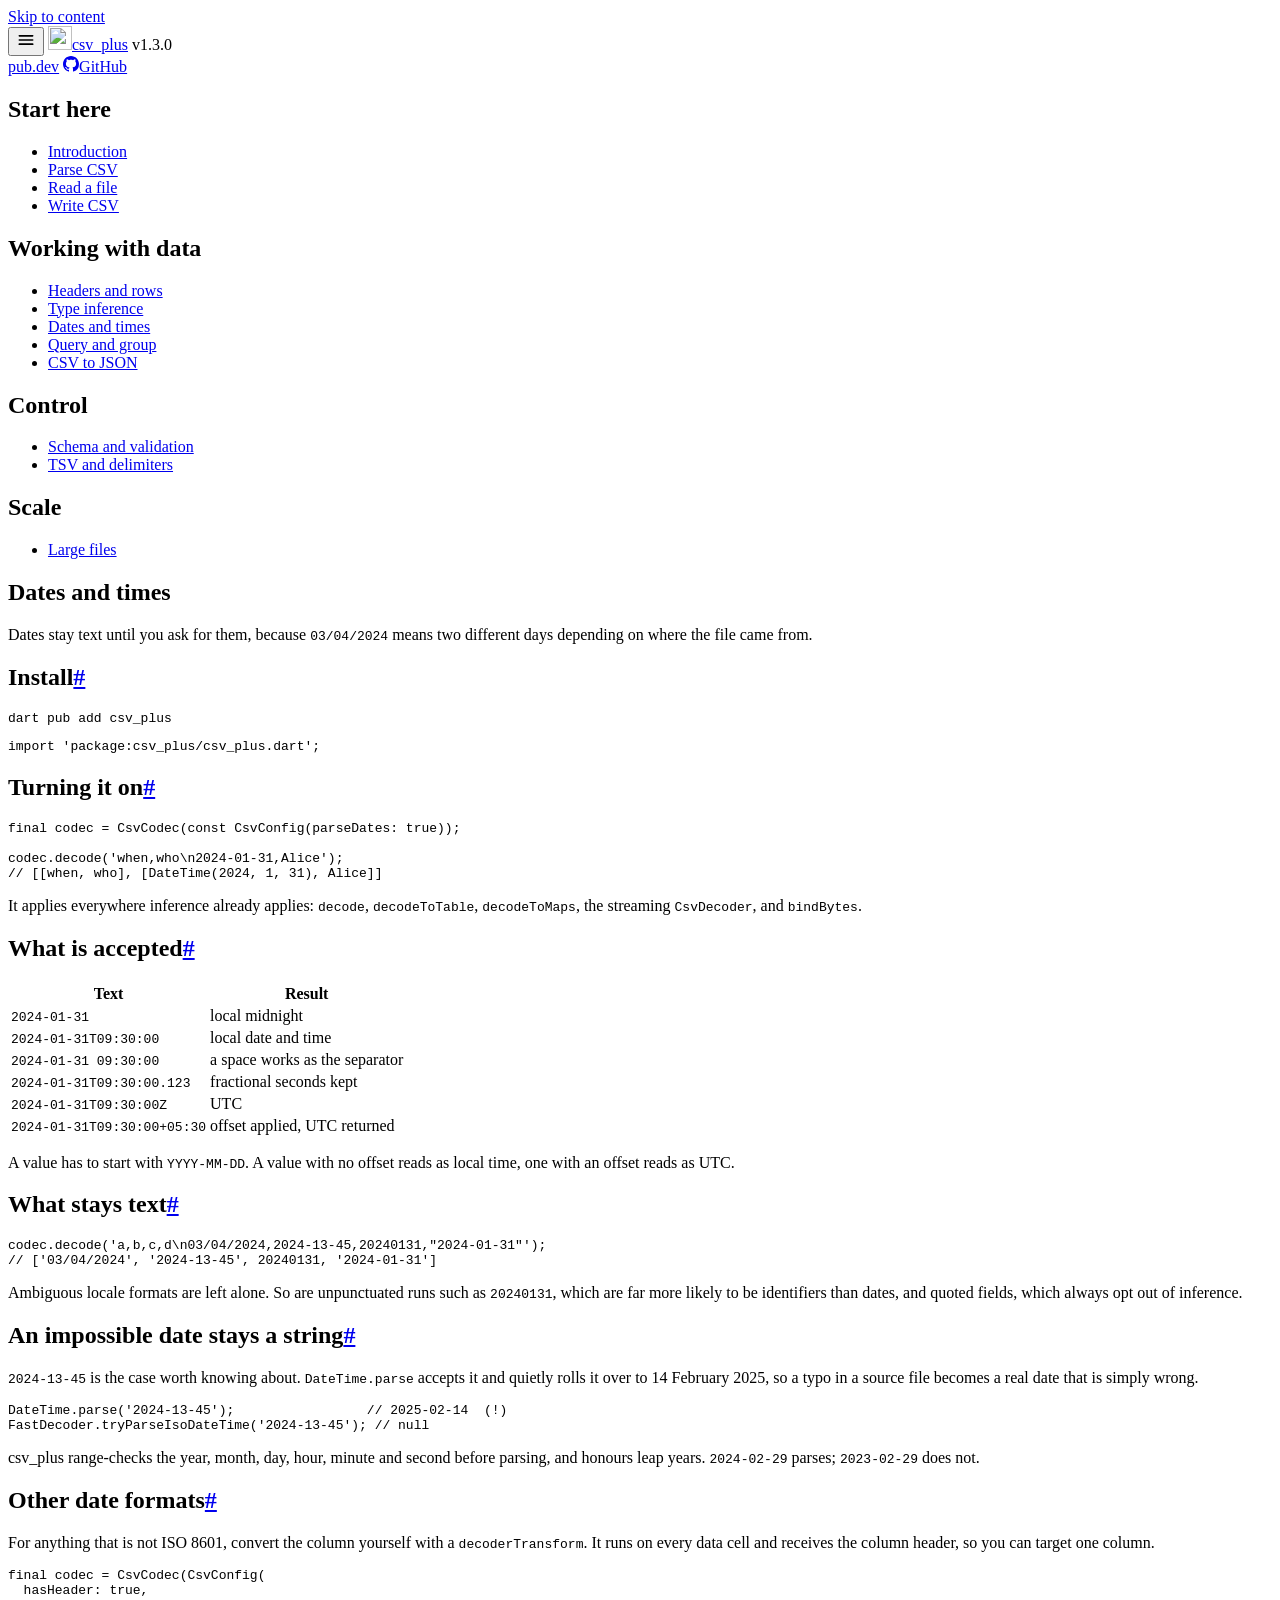
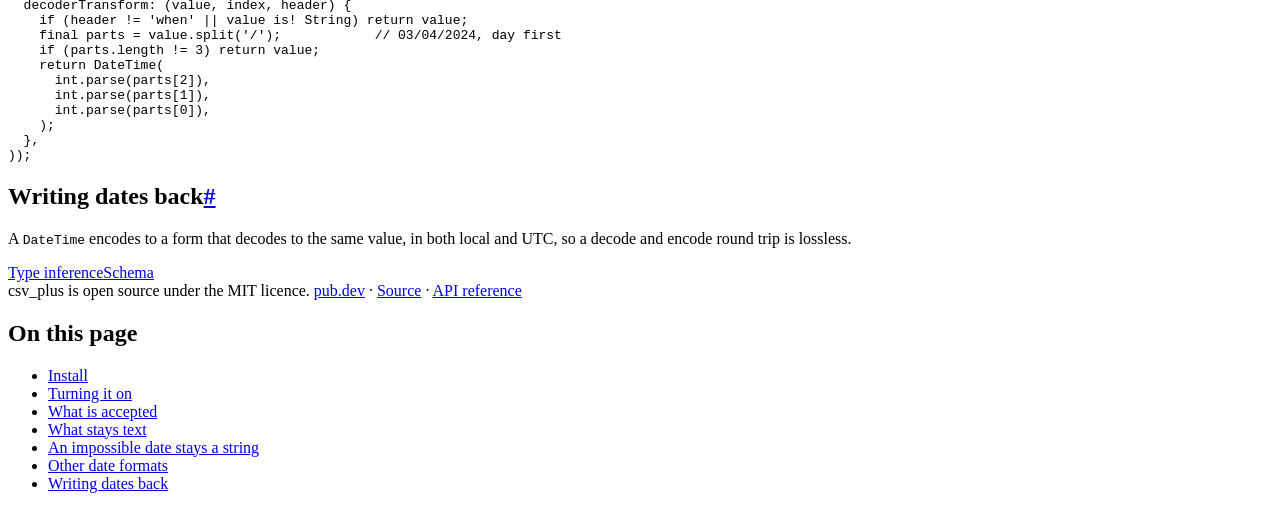
==== site/csv-dates.html @ a63a80a6 "feat: opt-in ISO-8601 date and date-time inference CsvConfig(parseDates: true) turns a field in ISO-" ====
<!doctype html>
<html lang="en">
<head>
<meta charset="utf-8">
<meta name="viewport" content="width=device-width,initial-scale=1">
<title>How to Parse Dates from a CSV File in Dart</title>
<meta name="description" content="Turn ISO 8601 date and date-time columns into real DateTime values while decoding CSV in Dart, with range checks that keep an impossible date as text.">
<link rel="canonical" href="https://csv-plus.web.app/csv-dates">
<meta property="og:type" content="article">
<meta property="og:title" content="How to Parse Dates from a CSV File in Dart">
<meta property="og:description" content="Turn ISO 8601 date and date-time columns into real DateTime values while decoding CSV in Dart, with range checks that keep an impossible date as text.">
<meta property="og:url" content="https://csv-plus.web.app/csv-dates">
<meta name="twitter:card" content="summary">
<link rel="icon" href="/logo.svg" type="image/svg+xml">
<link rel="stylesheet" href="/style.5313a1aed0.css">
<script type="application/ld+json">{"@context": "https://schema.org", "@type": "TechArticle", "headline": "Dates and times", "description": "Turn ISO 8601 date and date-time columns into real DateTime values while decoding CSV in Dart, with range checks that keep an impossible date as text.", "url": "https://csv-plus.web.app/csv-dates", "author": {"@type": "Person", "name": "Nurullah Al Masum"}, "about": {"@type": "SoftwareSourceCode", "name": "csv_plus", "programmingLanguage": "Dart", "codeRepository": "https://github.com/almasumdev/csv_plus"}}</script>
<script type="application/ld+json">{"@context": "https://schema.org", "@type": "FAQPage", "mainEntity": [{"@type": "Question", "name": "How do I parse a date column from a CSV file in Dart?", "acceptedAnswer": {"@type": "Answer", "text": "Decode with CsvConfig(parseDates: true). Any field in ISO 8601 form, such as 2024-01-31 or 2024-01-31T09:30:00Z, comes back as a DateTime."}}, {"@type": "Question", "name": "Why is my CSV date still a string?", "acceptedAnswer": {"@type": "Answer", "text": "Date inference is off by default, and only ISO 8601 values are converted. A format such as 03/04/2024 is ambiguous, so it stays text; convert it with a decoderTransform."}}, {"@type": "Question", "name": "Does csv_plus handle time zones in CSV dates?", "acceptedAnswer": {"@type": "Answer", "text": "Yes. A value with a Z or a numeric offset such as +05:30 is normalised to UTC; a value with no offset is read as local time."}}]}</script>
</head>
<body>
<a class="skip" href="#content">Skip to content</a>

<header class="topbar">
  <button class="menu" type="button" aria-label="Open navigation" aria-expanded="false" aria-controls="sidebar"><svg viewBox="0 0 24 24" aria-hidden="true" width="20" height="20" fill="none" stroke="currentColor" stroke-width="2" stroke-linecap="round"><path d="M4 7h16M4 12h16M4 17h16"/></svg></button>
  <a class="brand" href="/"><img src="/logo.svg" alt="" width="24" height="24">csv_plus</a>
  <span class="ver">v1.3.0</span>
  <div class="grow"></div>
  <a class="ext" href="https://pub.dev/packages/csv_plus"><span>pub.dev</span></a>
  <a class="ext" href="https://github.com/almasumdev/csv_plus" aria-label="Source on GitHub"><svg viewBox="0 0 16 16" aria-hidden="true" width="16" height="16" fill="currentColor"><path d="M8 0C3.58 0 0 3.58 0 8c0 3.54 2.29 6.53 5.47 7.59.4.07.55-.17.55-.38 0-.19-.01-.82-.01-1.49-2.01.37-2.53-.49-2.69-.94-.09-.23-.48-.94-.82-1.13-.28-.15-.68-.52-.01-.53.63-.01 1.08.58 1.23.82.72 1.21 1.87.87 2.33.66.07-.52.28-.87.51-1.07-1.78-.2-3.64-.89-3.64-3.95 0-.87.31-1.59.82-2.15-.08-.2-.36-1.02.08-2.12 0 0 .67-.21 2.2.82.64-.18 1.32-.27 2-.27s1.36.09 2 .27c1.53-1.04 2.2-.82 2.2-.82.44 1.1.16 1.92.08 2.12.51.56.82 1.27.82 2.15 0 3.07-1.87 3.75-3.65 3.95.29.25.54.73.54 1.48 0 1.07-.01 1.93-.01 2.2 0 .21.15.46.55.38A8.01 8.01 0 0 0 16 8c0-4.42-3.58-8-8-8Z"/></svg><span>GitHub</span></a>
</header>

<div class="scrim" aria-hidden="true"></div>

<div class="shell">
  <nav class="sidebar" id="sidebar" aria-label="Documentation"><h2>Start here</h2><ul><li><a href="/">Introduction</a></li><li><a href="/parse-csv">Parse CSV</a></li><li><a href="/read-csv-file">Read a file</a></li><li><a href="/write-csv">Write CSV</a></li></ul><h2>Working with data</h2><ul><li><a href="/csv-headers">Headers and rows</a></li><li><a href="/type-inference">Type inference</a></li><li><a href="/csv-dates" aria-current="page">Dates and times</a></li><li><a href="/query-csv">Query and group</a></li><li><a href="/csv-to-json">CSV to JSON</a></li></ul><h2>Control</h2><ul><li><a href="/csv-schema">Schema and validation</a></li><li><a href="/tsv-and-delimiters">TSV and delimiters</a></li></ul><h2>Scale</h2><ul><li><a href="/large-csv-files">Large files</a></li></ul></nav>

  <main class="content" id="content">
    <article>
      <h1>Dates and times</h1>
      <p class="lede">Dates stay text until you ask for them, because <code>03/04/2024</code> means two different days depending on where the file came from.</p>
      <h2 id="install">Install<a class="anchor" href="#install" aria-label="Link to this section">#</a></h2>
<div class="codeblock"><pre><code>dart pub add csv_plus</code></pre></div>
<div class="codeblock"><pre><code>import 'package:csv_plus/csv_plus.dart';</code></pre></div>
<h2 id="turning-it-on">Turning it on<a class="anchor" href="#turning-it-on" aria-label="Link to this section">#</a></h2>
<div class="codeblock"><pre><code>final codec = CsvCodec(const CsvConfig(parseDates: true));

codec.decode('when,who\n2024-01-31,Alice');
// [[when, who], [DateTime(2024, 1, 31), Alice]]</code></pre></div>
<p>It applies everywhere inference already applies: <code>decode</code>, <code>decodeToTable</code>, <code>decodeToMaps</code>, the streaming <code>CsvDecoder</code>, and <code>bindBytes</code>.</p>

<h2 id="what-is-accepted">What is accepted<a class="anchor" href="#what-is-accepted" aria-label="Link to this section">#</a></h2>
<div class="table-wrap"><div class="tablewrap"><table>
<thead><tr><th>Text</th><th>Result</th></tr></thead>
<tbody>
<tr><td><code>2024-01-31</code></td><td>local midnight</td></tr>
<tr><td><code>2024-01-31T09:30:00</code></td><td>local date and time</td></tr>
<tr><td><code>2024-01-31 09:30:00</code></td><td>a space works as the separator</td></tr>
<tr><td><code>2024-01-31T09:30:00.123</code></td><td>fractional seconds kept</td></tr>
<tr><td><code>2024-01-31T09:30:00Z</code></td><td>UTC</td></tr>
<tr><td><code>2024-01-31T09:30:00+05:30</code></td><td>offset applied, UTC returned</td></tr>
</tbody></table></div></div>
<p>A value has to start with <code>YYYY-MM-DD</code>. A value with no offset reads as local time, one with an offset reads as UTC.</p>

<h2 id="what-stays-text">What stays text<a class="anchor" href="#what-stays-text" aria-label="Link to this section">#</a></h2>
<div class="codeblock"><pre><code>codec.decode('a,b,c,d\n03/04/2024,2024-13-45,20240131,"2024-01-31"');
// ['03/04/2024', '2024-13-45', 20240131, '2024-01-31']</code></pre></div>
<p>Ambiguous locale formats are left alone. So are unpunctuated runs such as <code>20240131</code>, which are far more likely to be identifiers than dates, and quoted fields, which always opt out of inference.</p>

<h2 id="an-impossible-date-stays-a-string">An impossible date stays a string<a class="anchor" href="#an-impossible-date-stays-a-string" aria-label="Link to this section">#</a></h2>
<p><code>2024-13-45</code> is the case worth knowing about. <code>DateTime.parse</code> accepts it and quietly rolls it over to 14 February 2025, so a typo in a source file becomes a real date that is simply wrong.</p>
<div class="codeblock"><pre><code>DateTime.parse('2024-13-45');                 // 2025-02-14  (!)
FastDecoder.tryParseIsoDateTime('2024-13-45'); // null</code></pre></div>
<p>csv_plus range-checks the year, month, day, hour, minute and second before parsing, and honours leap years. <code>2024-02-29</code> parses; <code>2023-02-29</code> does not.</p>

<h2 id="other-date-formats">Other date formats<a class="anchor" href="#other-date-formats" aria-label="Link to this section">#</a></h2>
<p>For anything that is not ISO 8601, convert the column yourself with a <code>decoderTransform</code>. It runs on every data cell and receives the column header, so you can target one column.</p>
<div class="codeblock"><pre><code>final codec = CsvCodec(CsvConfig(
  hasHeader: true,
  decoderTransform: (value, index, header) {
    if (header != 'when' || value is! String) return value;
    final parts = value.split('/');            // 03/04/2024, day first
    if (parts.length != 3) return value;
    return DateTime(
      int.parse(parts[2]),
      int.parse(parts[1]),
      int.parse(parts[0]),
    );
  },
));</code></pre></div>
<h2 id="writing-dates-back">Writing dates back<a class="anchor" href="#writing-dates-back" aria-label="Link to this section">#</a></h2>
<p>A <code>DateTime</code> encodes to a form that decodes to the same value, in both local and UTC, so a decode and encode round trip is lossless.</p>
<nav class="next" aria-label="Related guides"><a href="/type-inference">Type inference</a><a href="/csv-schema">Schema</a></nav>
      <footer class="pagefoot">
        csv_plus is open source under the MIT licence.
        <a href="https://pub.dev/packages/csv_plus">pub.dev</a> &middot;
        <a href="https://github.com/almasumdev/csv_plus">Source</a> &middot;
        <a href="https://pub.dev/documentation/csv_plus/latest/">API reference</a>
      </footer>
    </article>
  </main>

  <aside class="toc"><nav aria-labelledby="toc-h"><h2 id="toc-h">On this page</h2><ul><li><a href="#install">Install</a></li><li><a href="#turning-it-on">Turning it on</a></li><li><a href="#what-is-accepted">What is accepted</a></li><li><a href="#what-stays-text">What stays text</a></li><li><a href="#an-impossible-date-stays-a-string">An impossible date stays a string</a></li><li><a href="#other-date-formats">Other date formats</a></li><li><a href="#writing-dates-back">Writing dates back</a></li></ul></nav></aside>
</div>

<script src="/docs.029eb910a1.js" defer></script>
</body>
</html>
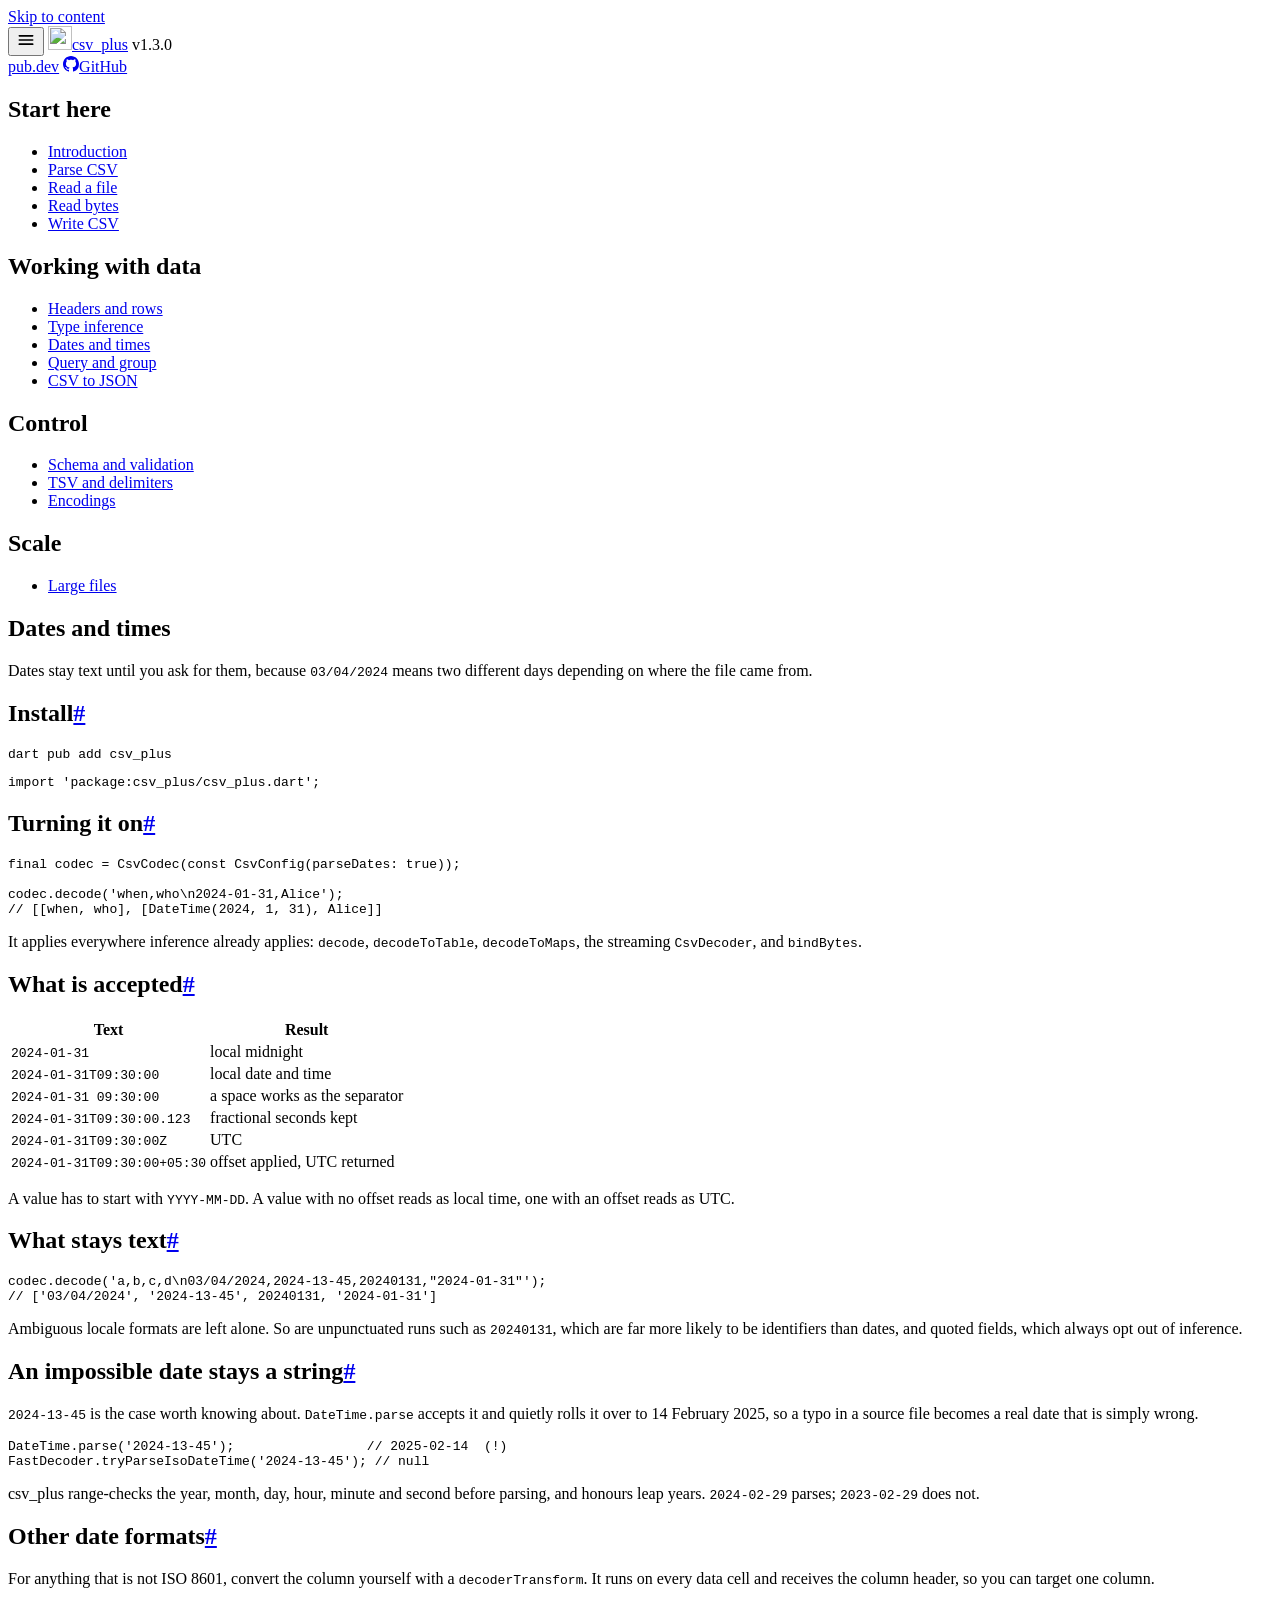
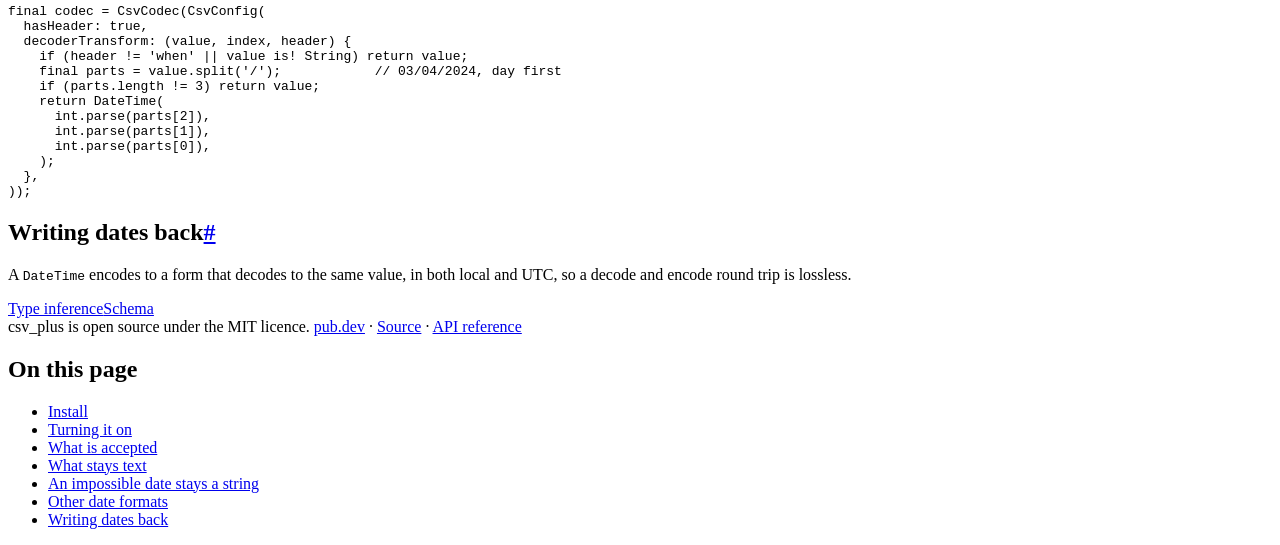
==== commit fd3261d5: "feat: decode and encode CSV as bytes, and read non UTF-8 files A file picker, a bundled asset and an" ====
--- a/site/csv-dates.html
+++ b/site/csv-dates.html
@@ -31,7 +31,7 @@
 <div class="scrim" aria-hidden="true"></div>
 
 <div class="shell">
-  <nav class="sidebar" id="sidebar" aria-label="Documentation"><h2>Start here</h2><ul><li><a href="/">Introduction</a></li><li><a href="/parse-csv">Parse CSV</a></li><li><a href="/read-csv-file">Read a file</a></li><li><a href="/write-csv">Write CSV</a></li></ul><h2>Working with data</h2><ul><li><a href="/csv-headers">Headers and rows</a></li><li><a href="/type-inference">Type inference</a></li><li><a href="/csv-dates" aria-current="page">Dates and times</a></li><li><a href="/query-csv">Query and group</a></li><li><a href="/csv-to-json">CSV to JSON</a></li></ul><h2>Control</h2><ul><li><a href="/csv-schema">Schema and validation</a></li><li><a href="/tsv-and-delimiters">TSV and delimiters</a></li></ul><h2>Scale</h2><ul><li><a href="/large-csv-files">Large files</a></li></ul></nav>
+  <nav class="sidebar" id="sidebar" aria-label="Documentation"><h2>Start here</h2><ul><li><a href="/">Introduction</a></li><li><a href="/parse-csv">Parse CSV</a></li><li><a href="/read-csv-file">Read a file</a></li><li><a href="/csv-bytes">Read bytes</a></li><li><a href="/write-csv">Write CSV</a></li></ul><h2>Working with data</h2><ul><li><a href="/csv-headers">Headers and rows</a></li><li><a href="/type-inference">Type inference</a></li><li><a href="/csv-dates" aria-current="page">Dates and times</a></li><li><a href="/query-csv">Query and group</a></li><li><a href="/csv-to-json">CSV to JSON</a></li></ul><h2>Control</h2><ul><li><a href="/csv-schema">Schema and validation</a></li><li><a href="/tsv-and-delimiters">TSV and delimiters</a></li><li><a href="/csv-encoding">Encodings</a></li></ul><h2>Scale</h2><ul><li><a href="/large-csv-files">Large files</a></li></ul></nav>
 
   <main class="content" id="content">
     <article>
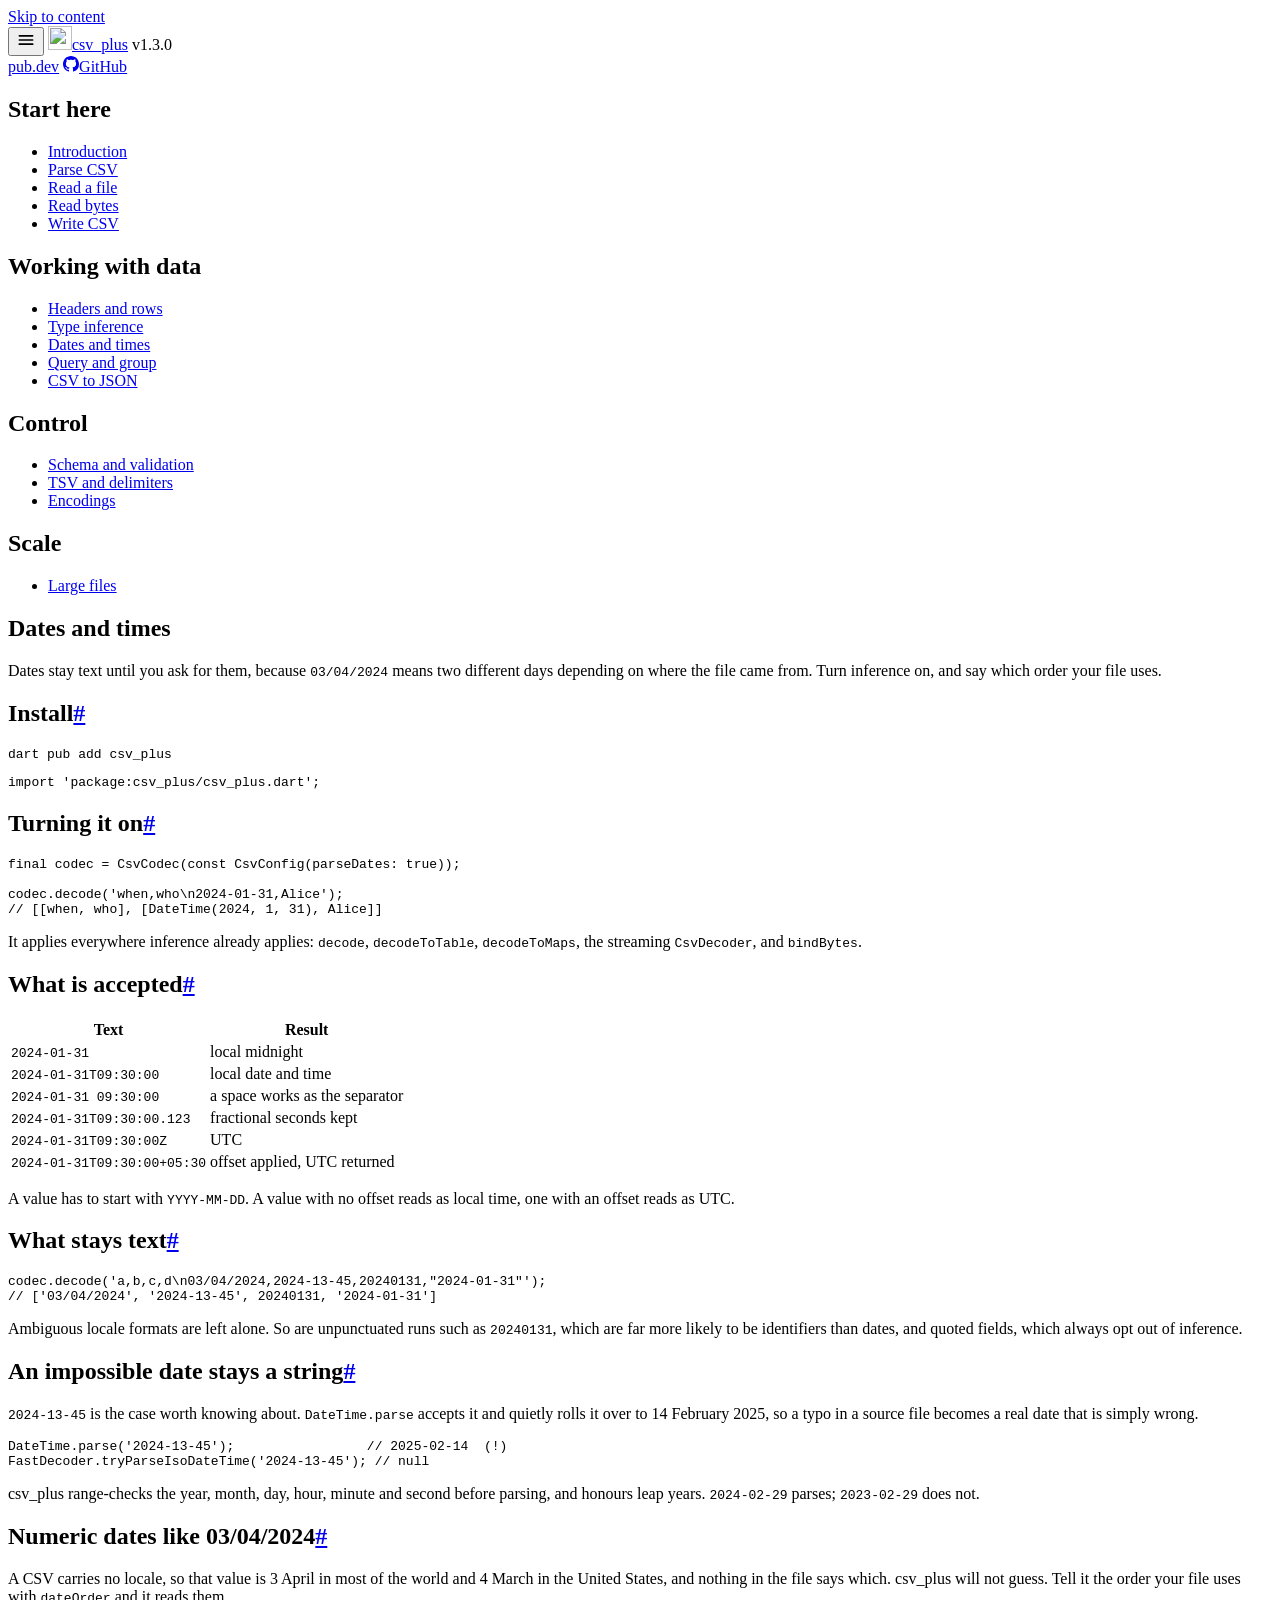
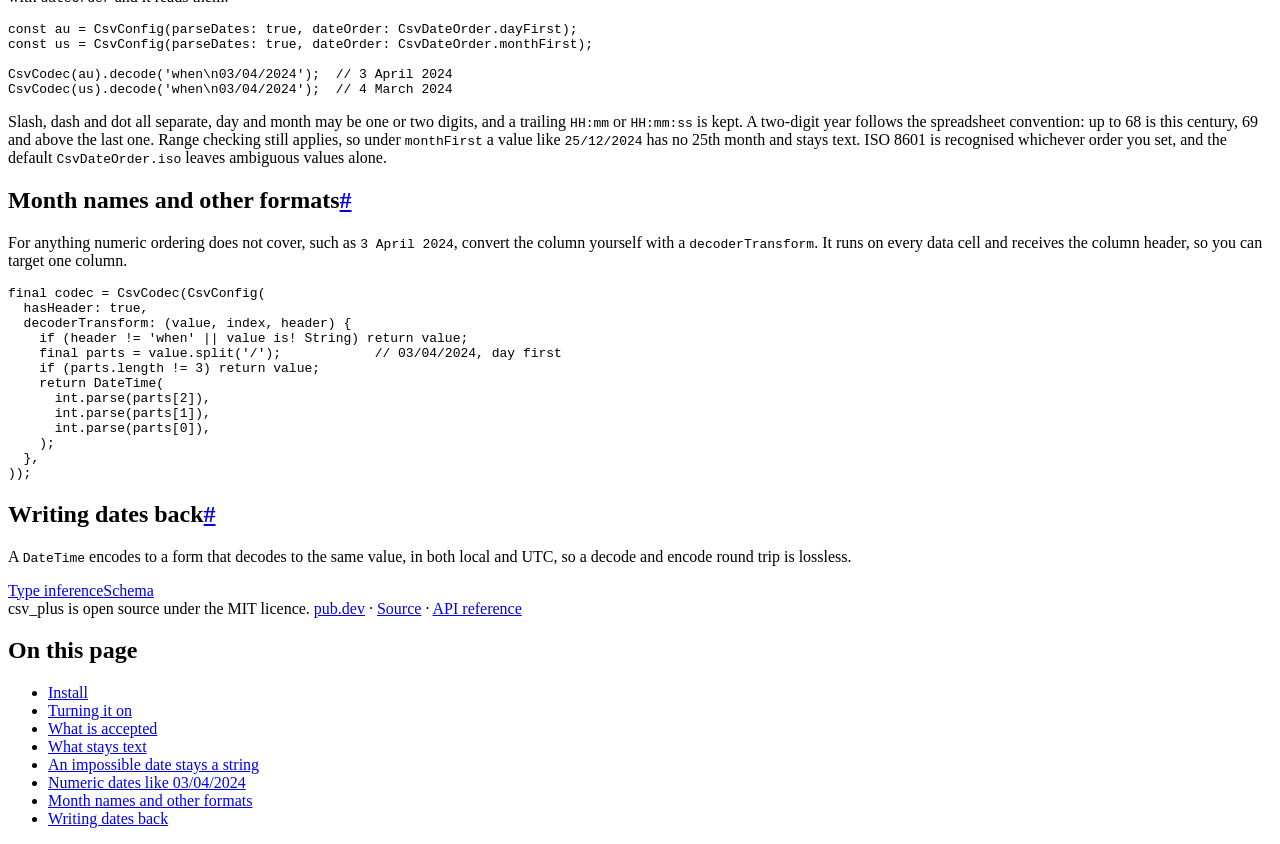
==== commit 88c0aa30: "docs: cover dateOrder on the docs site The dates page said only ISO values are converted and pointed" ====
--- a/site/csv-dates.html
+++ b/site/csv-dates.html
@@ -14,7 +14,7 @@
 <link rel="icon" href="/logo.svg" type="image/svg+xml">
 <link rel="stylesheet" href="/style.5313a1aed0.css">
 <script type="application/ld+json">{"@context": "https://schema.org", "@type": "TechArticle", "headline": "Dates and times", "description": "Turn ISO 8601 date and date-time columns into real DateTime values while decoding CSV in Dart, with range checks that keep an impossible date as text.", "url": "https://csv-plus.web.app/csv-dates", "author": {"@type": "Person", "name": "Nurullah Al Masum"}, "about": {"@type": "SoftwareSourceCode", "name": "csv_plus", "programmingLanguage": "Dart", "codeRepository": "https://github.com/almasumdev/csv_plus"}}</script>
-<script type="application/ld+json">{"@context": "https://schema.org", "@type": "FAQPage", "mainEntity": [{"@type": "Question", "name": "How do I parse a date column from a CSV file in Dart?", "acceptedAnswer": {"@type": "Answer", "text": "Decode with CsvConfig(parseDates: true). Any field in ISO 8601 form, such as 2024-01-31 or 2024-01-31T09:30:00Z, comes back as a DateTime."}}, {"@type": "Question", "name": "Why is my CSV date still a string?", "acceptedAnswer": {"@type": "Answer", "text": "Date inference is off by default, and only ISO 8601 values are converted. A format such as 03/04/2024 is ambiguous, so it stays text; convert it with a decoderTransform."}}, {"@type": "Question", "name": "Does csv_plus handle time zones in CSV dates?", "acceptedAnswer": {"@type": "Answer", "text": "Yes. A value with a Z or a numeric offset such as +05:30 is normalised to UTC; a value with no offset is read as local time."}}]}</script>
+<script type="application/ld+json">{"@context": "https://schema.org", "@type": "FAQPage", "mainEntity": [{"@type": "Question", "name": "How do I parse a date column from a CSV file in Dart?", "acceptedAnswer": {"@type": "Answer", "text": "Decode with CsvConfig(parseDates: true). Any field in ISO 8601 form, such as 2024-01-31 or 2024-01-31T09:30:00Z, comes back as a DateTime."}}, {"@type": "Question", "name": "Why is my CSV date still a string?", "acceptedAnswer": {"@type": "Answer", "text": "Date inference is off by default, so turn on parseDates. A numeric format such as 03/04/2024 is ambiguous and also needs dateOrder, set to CsvDateOrder.dayFirst or CsvDateOrder.monthFirst, because a CSV carries no locale to say which order it uses."}}, {"@type": "Question", "name": "How do I parse dd/mm/yyyy or mm/dd/yyyy dates from a CSV in Dart?", "acceptedAnswer": {"@type": "Answer", "text": "Set dateOrder alongside parseDates: CsvDateOrder.dayFirst reads 03/04/2024 as 3 April, CsvDateOrder.monthFirst reads it as 4 March. Slash, dash and dot separators and a trailing time are all handled."}}, {"@type": "Question", "name": "Does csv_plus handle time zones in CSV dates?", "acceptedAnswer": {"@type": "Answer", "text": "Yes. A value with a Z or a numeric offset such as +05:30 is normalised to UTC; a value with no offset is read as local time."}}]}</script>
 </head>
 <body>
 <a class="skip" href="#content">Skip to content</a>
@@ -36,7 +36,7 @@
   <main class="content" id="content">
     <article>
       <h1>Dates and times</h1>
-      <p class="lede">Dates stay text until you ask for them, because <code>03/04/2024</code> means two different days depending on where the file came from.</p>
+      <p class="lede">Dates stay text until you ask for them, because <code>03/04/2024</code> means two different days depending on where the file came from. Turn inference on, and say which order your file uses.</p>
       <h2 id="install">Install<a class="anchor" href="#install" aria-label="Link to this section">#</a></h2>
 <div class="codeblock"><pre><code>dart pub add csv_plus</code></pre></div>
 <div class="codeblock"><pre><code>import 'package:csv_plus/csv_plus.dart';</code></pre></div>
@@ -71,8 +71,17 @@
 FastDecoder.tryParseIsoDateTime('2024-13-45'); // null</code></pre></div>
 <p>csv_plus range-checks the year, month, day, hour, minute and second before parsing, and honours leap years. <code>2024-02-29</code> parses; <code>2023-02-29</code> does not.</p>
 
-<h2 id="other-date-formats">Other date formats<a class="anchor" href="#other-date-formats" aria-label="Link to this section">#</a></h2>
-<p>For anything that is not ISO 8601, convert the column yourself with a <code>decoderTransform</code>. It runs on every data cell and receives the column header, so you can target one column.</p>
+<h2 id="numeric-dates-like-03042024">Numeric dates like 03/04/2024<a class="anchor" href="#numeric-dates-like-03042024" aria-label="Link to this section">#</a></h2>
+<p>A CSV carries no locale, so that value is 3 April in most of the world and 4 March in the United States, and nothing in the file says which. csv_plus will not guess. Tell it the order your file uses with <code>dateOrder</code> and it reads them.</p>
+<div class="codeblock"><pre><code>const au = CsvConfig(parseDates: true, dateOrder: CsvDateOrder.dayFirst);
+const us = CsvConfig(parseDates: true, dateOrder: CsvDateOrder.monthFirst);
+
+CsvCodec(au).decode('when\n03/04/2024');  // 3 April 2024
+CsvCodec(us).decode('when\n03/04/2024');  // 4 March 2024</code></pre></div>
+<p>Slash, dash and dot all separate, day and month may be one or two digits, and a trailing <code>HH:mm</code> or <code>HH:mm:ss</code> is kept. A two-digit year follows the spreadsheet convention: up to 68 is this century, 69 and above the last one. Range checking still applies, so under <code>monthFirst</code> a value like <code>25/12/2024</code> has no 25th month and stays text. ISO 8601 is recognised whichever order you set, and the default <code>CsvDateOrder.iso</code> leaves ambiguous values alone.</p>
+
+<h2 id="month-names-and-other-formats">Month names and other formats<a class="anchor" href="#month-names-and-other-formats" aria-label="Link to this section">#</a></h2>
+<p>For anything numeric ordering does not cover, such as <code>3 April 2024</code>, convert the column yourself with a <code>decoderTransform</code>. It runs on every data cell and receives the column header, so you can target one column.</p>
 <div class="codeblock"><pre><code>final codec = CsvCodec(CsvConfig(
   hasHeader: true,
   decoderTransform: (value, index, header) {
@@ -98,7 +107,7 @@
     </article>
   </main>
 
-  <aside class="toc"><nav aria-labelledby="toc-h"><h2 id="toc-h">On this page</h2><ul><li><a href="#install">Install</a></li><li><a href="#turning-it-on">Turning it on</a></li><li><a href="#what-is-accepted">What is accepted</a></li><li><a href="#what-stays-text">What stays text</a></li><li><a href="#an-impossible-date-stays-a-string">An impossible date stays a string</a></li><li><a href="#other-date-formats">Other date formats</a></li><li><a href="#writing-dates-back">Writing dates back</a></li></ul></nav></aside>
+  <aside class="toc"><nav aria-labelledby="toc-h"><h2 id="toc-h">On this page</h2><ul><li><a href="#install">Install</a></li><li><a href="#turning-it-on">Turning it on</a></li><li><a href="#what-is-accepted">What is accepted</a></li><li><a href="#what-stays-text">What stays text</a></li><li><a href="#an-impossible-date-stays-a-string">An impossible date stays a string</a></li><li><a href="#numeric-dates-like-03042024">Numeric dates like 03/04/2024</a></li><li><a href="#month-names-and-other-formats">Month names and other formats</a></li><li><a href="#writing-dates-back">Writing dates back</a></li></ul></nav></aside>
 </div>
 
 <script src="/docs.029eb910a1.js" defer></script>
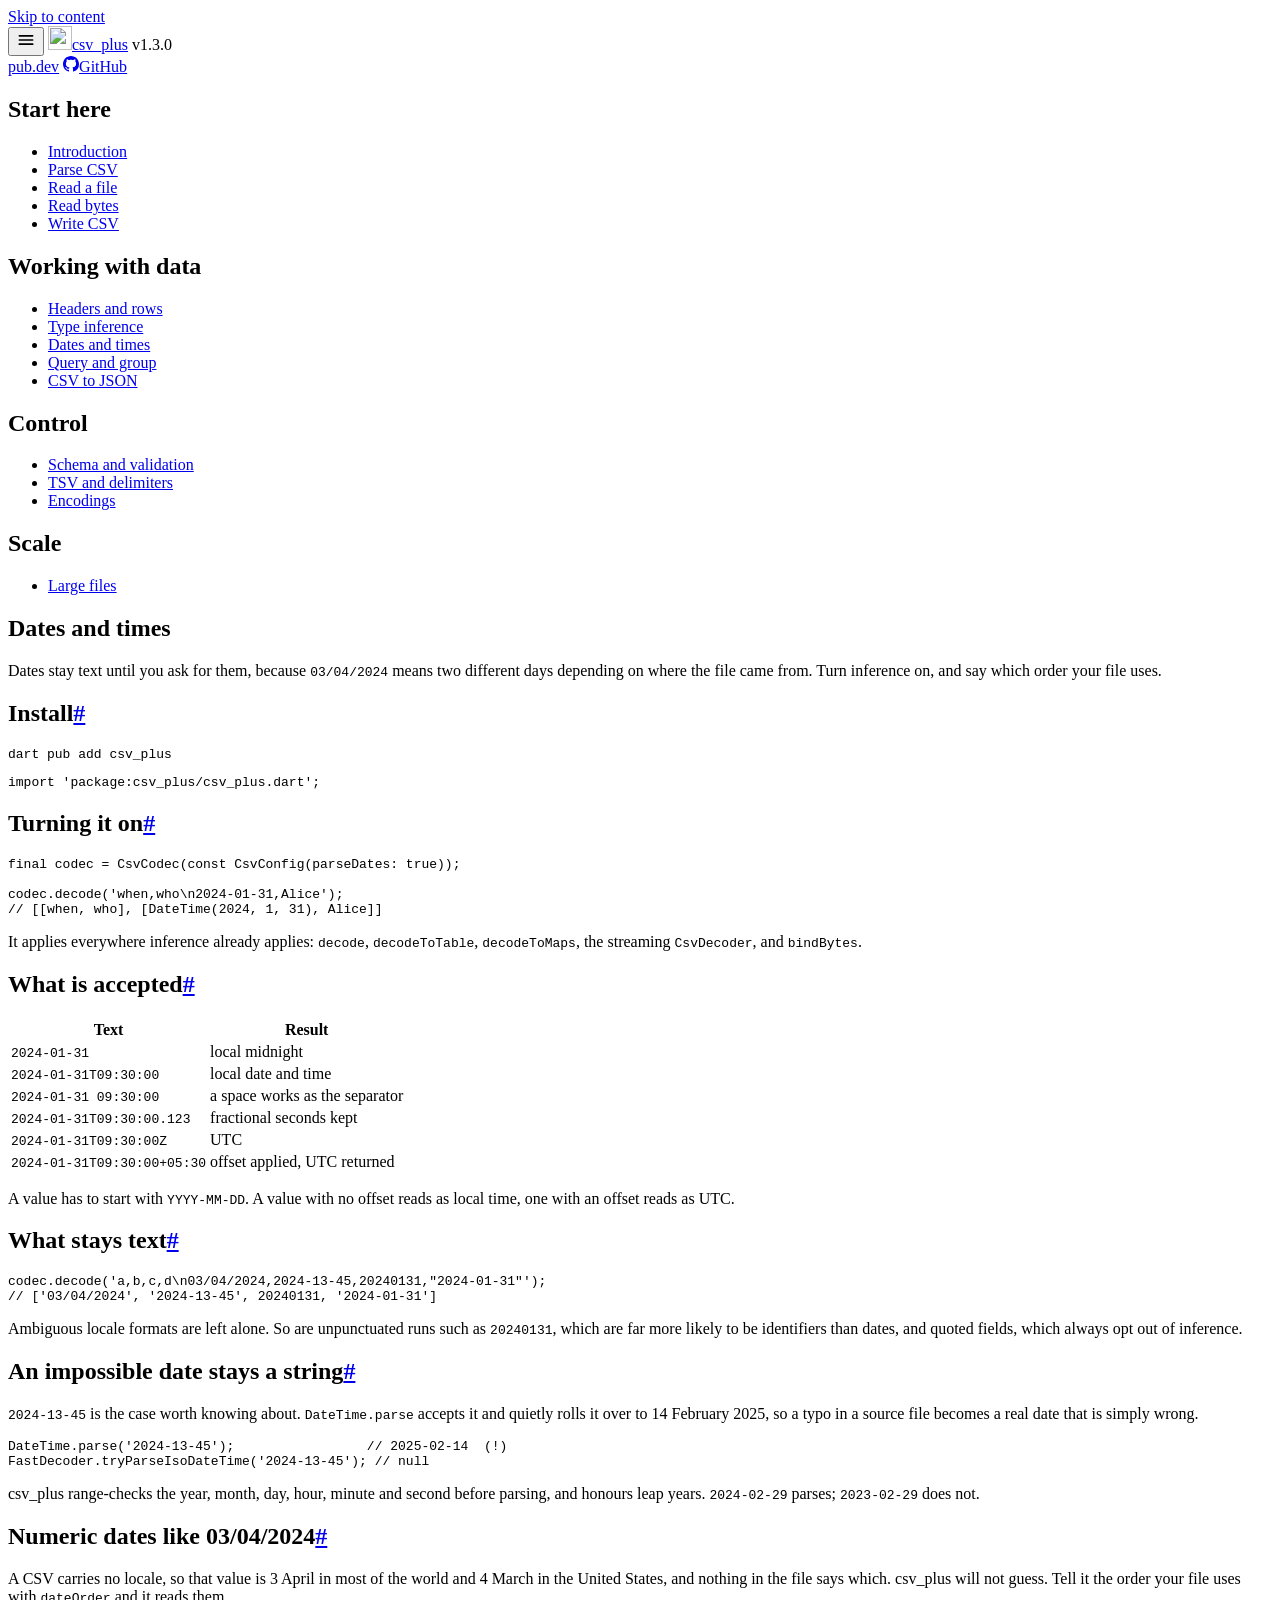
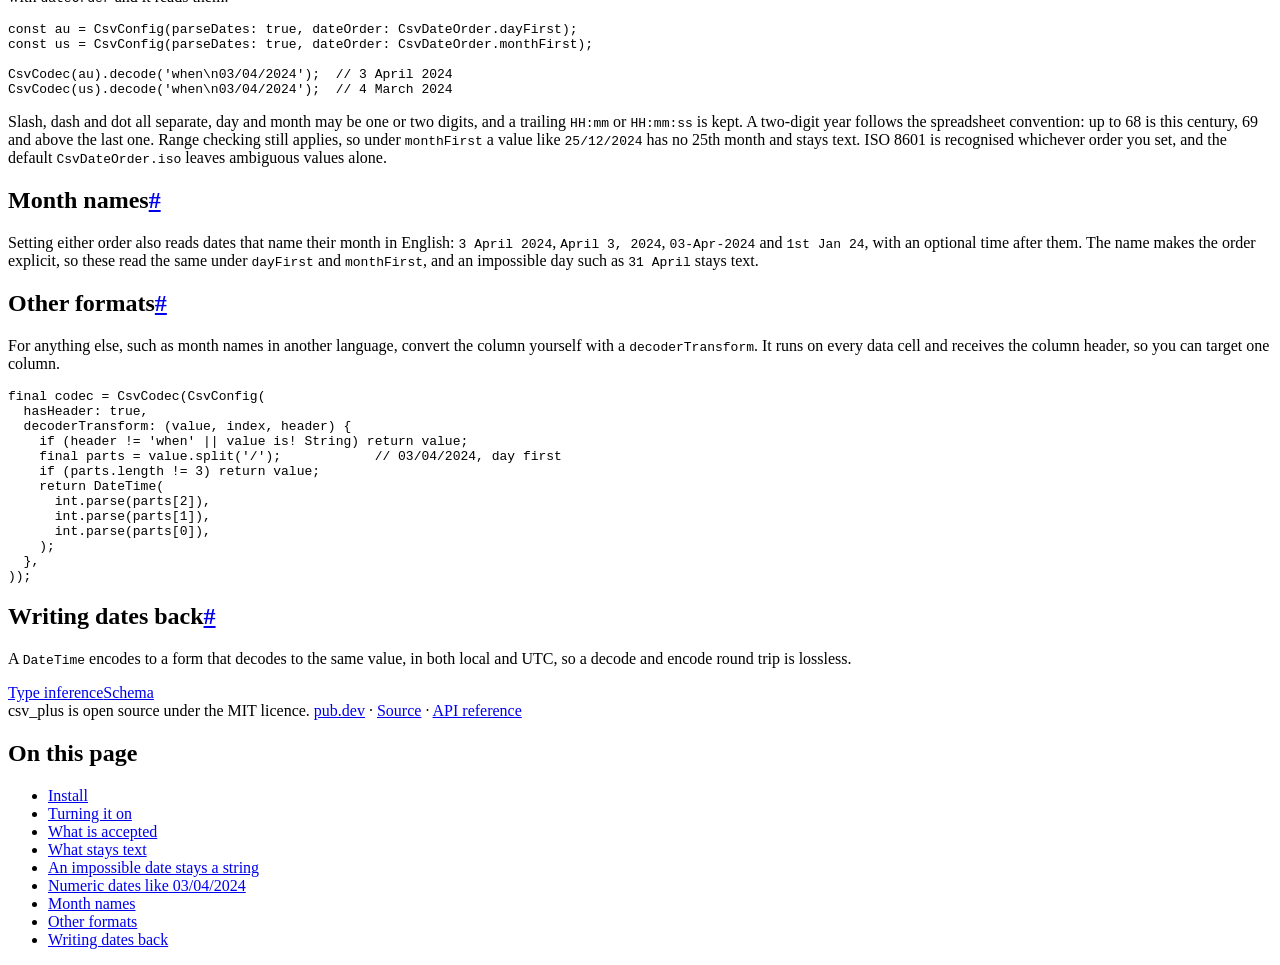
==== commit 4e7367ea: "feat: read dates that name their month in English With dateOrder set to dayFirst or monthFirst, csv_" ====
--- a/site/csv-dates.html
+++ b/site/csv-dates.html
@@ -80,8 +80,11 @@
 CsvCodec(us).decode('when\n03/04/2024');  // 4 March 2024</code></pre></div>
 <p>Slash, dash and dot all separate, day and month may be one or two digits, and a trailing <code>HH:mm</code> or <code>HH:mm:ss</code> is kept. A two-digit year follows the spreadsheet convention: up to 68 is this century, 69 and above the last one. Range checking still applies, so under <code>monthFirst</code> a value like <code>25/12/2024</code> has no 25th month and stays text. ISO 8601 is recognised whichever order you set, and the default <code>CsvDateOrder.iso</code> leaves ambiguous values alone.</p>
 
-<h2 id="month-names-and-other-formats">Month names and other formats<a class="anchor" href="#month-names-and-other-formats" aria-label="Link to this section">#</a></h2>
-<p>For anything numeric ordering does not cover, such as <code>3 April 2024</code>, convert the column yourself with a <code>decoderTransform</code>. It runs on every data cell and receives the column header, so you can target one column.</p>
+<h2 id="month-names">Month names<a class="anchor" href="#month-names" aria-label="Link to this section">#</a></h2>
+<p>Setting either order also reads dates that name their month in English: <code>3 April 2024</code>, <code>April 3, 2024</code>, <code>03-Apr-2024</code> and <code>1st Jan 24</code>, with an optional time after them. The name makes the order explicit, so these read the same under <code>dayFirst</code> and <code>monthFirst</code>, and an impossible day such as <code>31 April</code> stays text.</p>
+
+<h2 id="other-formats">Other formats<a class="anchor" href="#other-formats" aria-label="Link to this section">#</a></h2>
+<p>For anything else, such as month names in another language, convert the column yourself with a <code>decoderTransform</code>. It runs on every data cell and receives the column header, so you can target one column.</p>
 <div class="codeblock"><pre><code>final codec = CsvCodec(CsvConfig(
   hasHeader: true,
   decoderTransform: (value, index, header) {
@@ -107,7 +110,7 @@
     </article>
   </main>
 
-  <aside class="toc"><nav aria-labelledby="toc-h"><h2 id="toc-h">On this page</h2><ul><li><a href="#install">Install</a></li><li><a href="#turning-it-on">Turning it on</a></li><li><a href="#what-is-accepted">What is accepted</a></li><li><a href="#what-stays-text">What stays text</a></li><li><a href="#an-impossible-date-stays-a-string">An impossible date stays a string</a></li><li><a href="#numeric-dates-like-03042024">Numeric dates like 03/04/2024</a></li><li><a href="#month-names-and-other-formats">Month names and other formats</a></li><li><a href="#writing-dates-back">Writing dates back</a></li></ul></nav></aside>
+  <aside class="toc"><nav aria-labelledby="toc-h"><h2 id="toc-h">On this page</h2><ul><li><a href="#install">Install</a></li><li><a href="#turning-it-on">Turning it on</a></li><li><a href="#what-is-accepted">What is accepted</a></li><li><a href="#what-stays-text">What stays text</a></li><li><a href="#an-impossible-date-stays-a-string">An impossible date stays a string</a></li><li><a href="#numeric-dates-like-03042024">Numeric dates like 03/04/2024</a></li><li><a href="#month-names">Month names</a></li><li><a href="#other-formats">Other formats</a></li><li><a href="#writing-dates-back">Writing dates back</a></li></ul></nav></aside>
 </div>
 
 <script src="/docs.029eb910a1.js" defer></script>
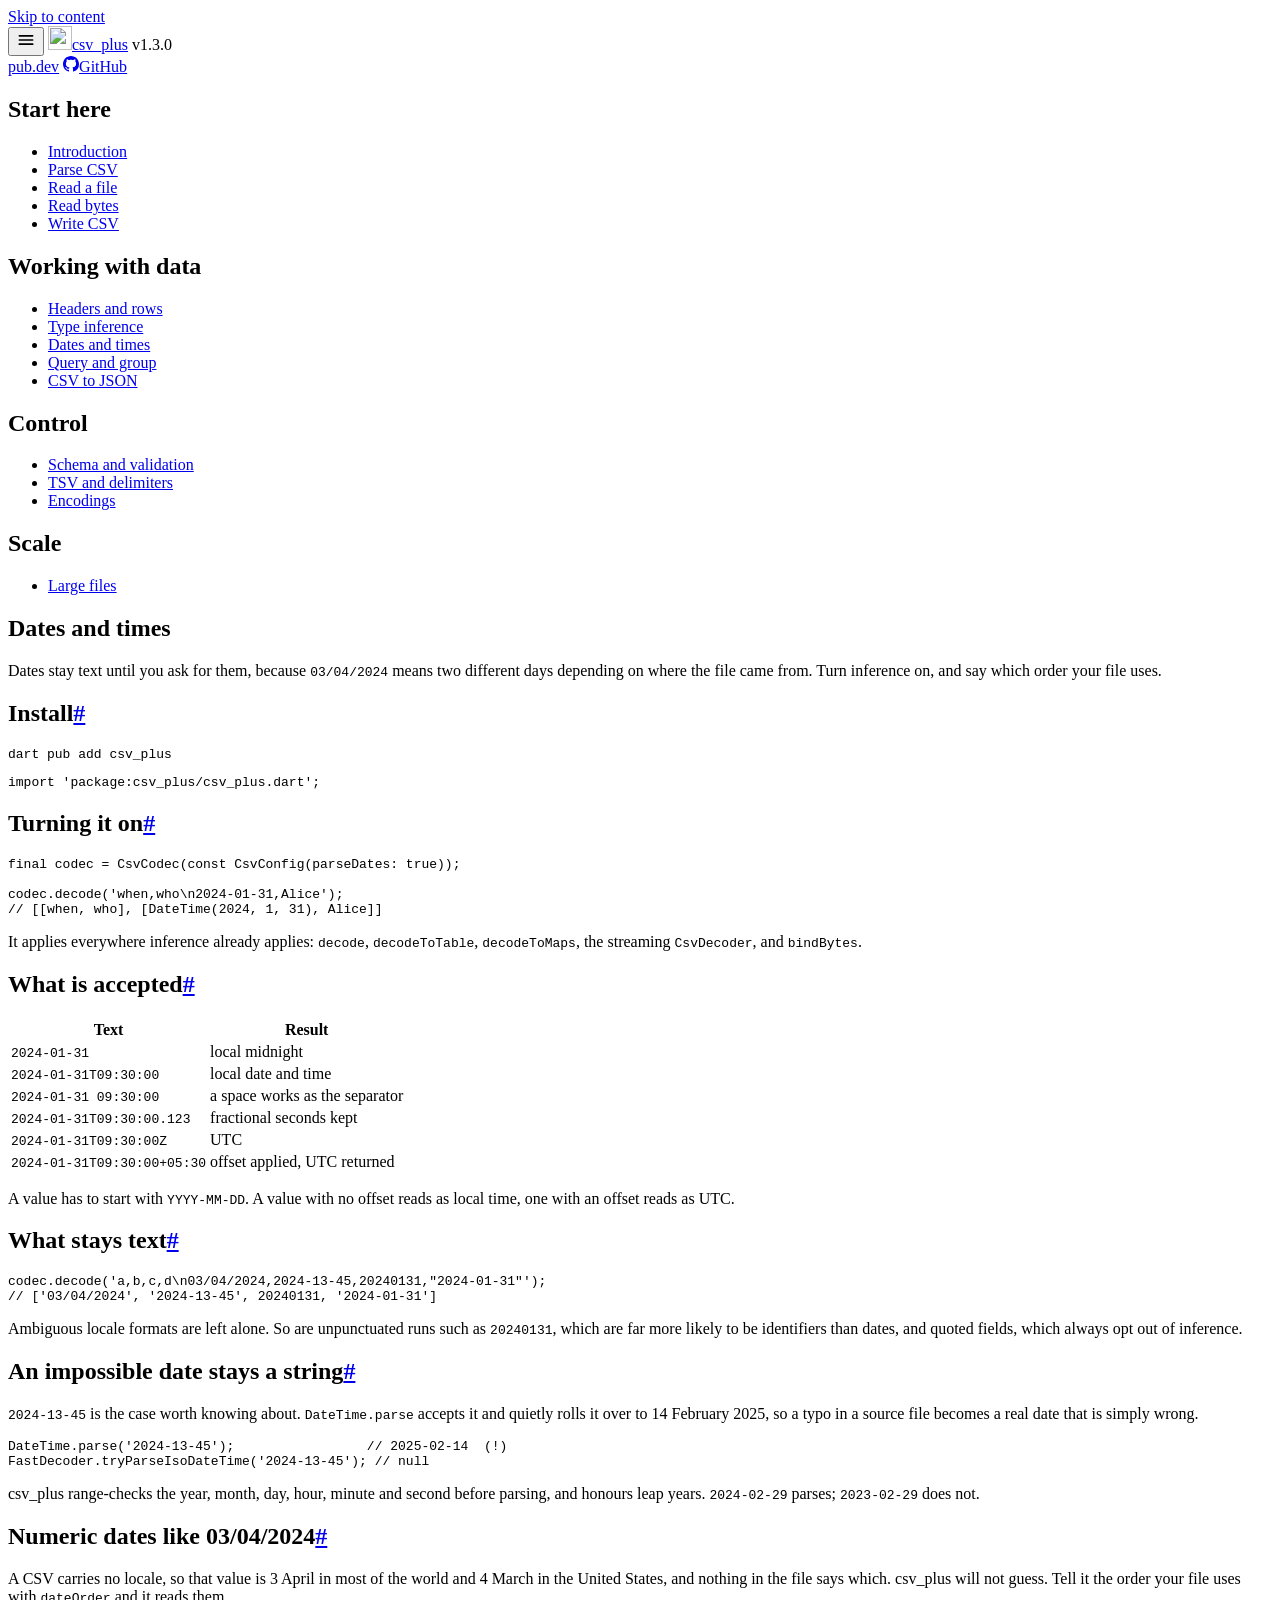
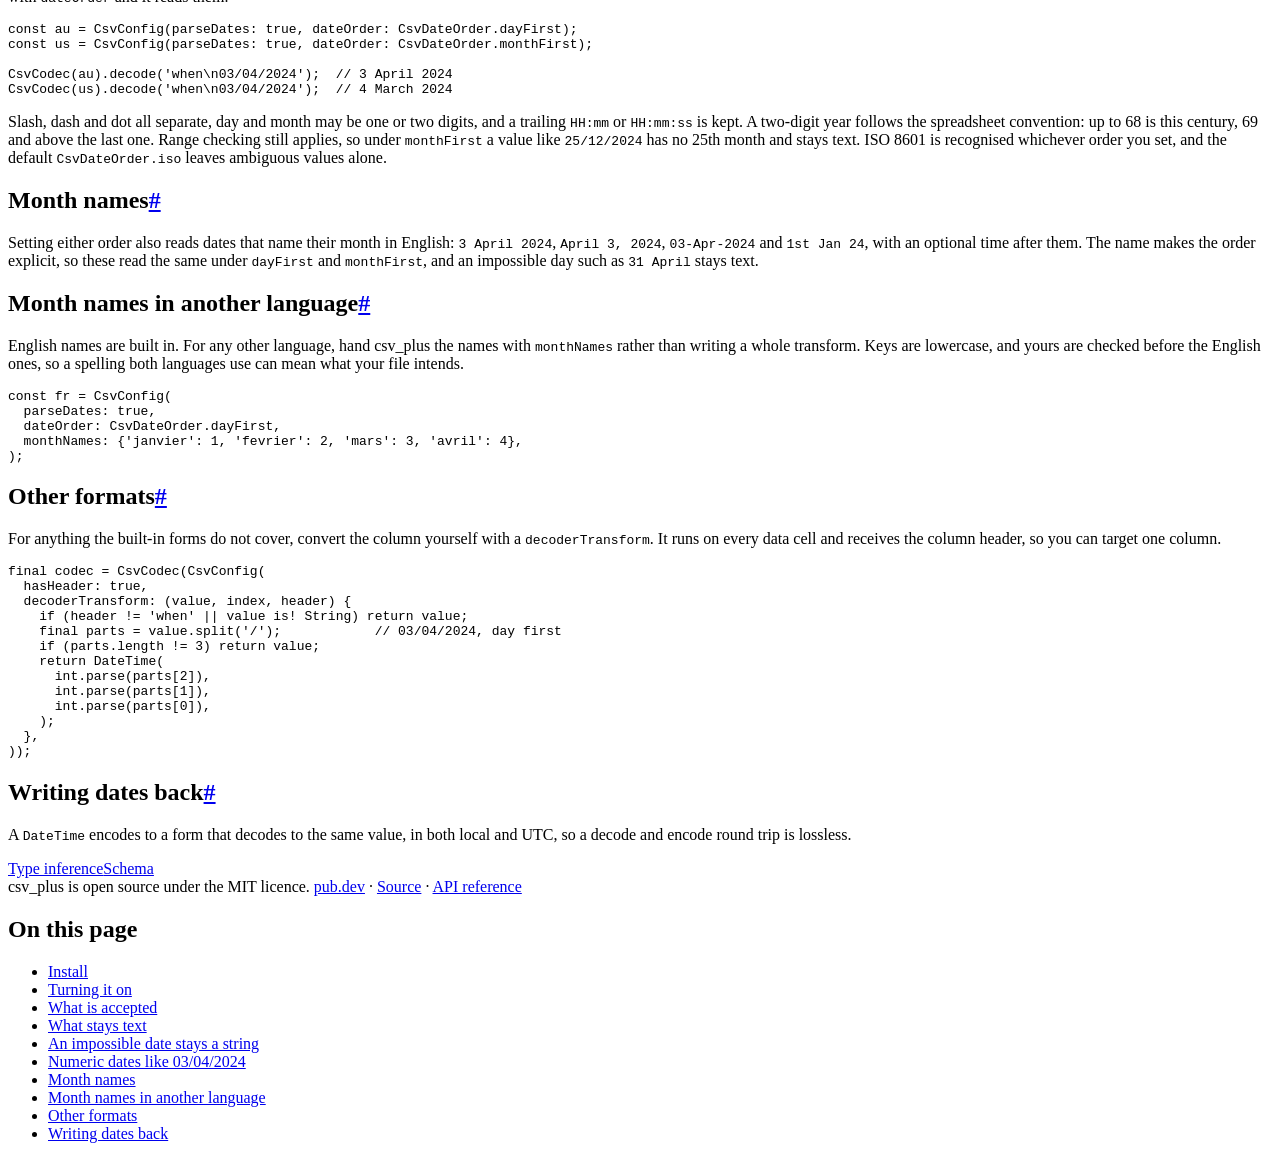
==== commit 55bfb051: "feat: accept month names for any language CsvConfig.monthNames takes a lowercase-keyed map of month " ====
--- a/site/csv-dates.html
+++ b/site/csv-dates.html
@@ -14,7 +14,7 @@
 <link rel="icon" href="/logo.svg" type="image/svg+xml">
 <link rel="stylesheet" href="/style.5313a1aed0.css">
 <script type="application/ld+json">{"@context": "https://schema.org", "@type": "TechArticle", "headline": "Dates and times", "description": "Turn ISO 8601 date and date-time columns into real DateTime values while decoding CSV in Dart, with range checks that keep an impossible date as text.", "url": "https://csv-plus.web.app/csv-dates", "author": {"@type": "Person", "name": "Nurullah Al Masum"}, "about": {"@type": "SoftwareSourceCode", "name": "csv_plus", "programmingLanguage": "Dart", "codeRepository": "https://github.com/almasumdev/csv_plus"}}</script>
-<script type="application/ld+json">{"@context": "https://schema.org", "@type": "FAQPage", "mainEntity": [{"@type": "Question", "name": "How do I parse a date column from a CSV file in Dart?", "acceptedAnswer": {"@type": "Answer", "text": "Decode with CsvConfig(parseDates: true). Any field in ISO 8601 form, such as 2024-01-31 or 2024-01-31T09:30:00Z, comes back as a DateTime."}}, {"@type": "Question", "name": "Why is my CSV date still a string?", "acceptedAnswer": {"@type": "Answer", "text": "Date inference is off by default, so turn on parseDates. A numeric format such as 03/04/2024 is ambiguous and also needs dateOrder, set to CsvDateOrder.dayFirst or CsvDateOrder.monthFirst, because a CSV carries no locale to say which order it uses."}}, {"@type": "Question", "name": "How do I parse dd/mm/yyyy or mm/dd/yyyy dates from a CSV in Dart?", "acceptedAnswer": {"@type": "Answer", "text": "Set dateOrder alongside parseDates: CsvDateOrder.dayFirst reads 03/04/2024 as 3 April, CsvDateOrder.monthFirst reads it as 4 March. Slash, dash and dot separators and a trailing time are all handled."}}, {"@type": "Question", "name": "Does csv_plus handle time zones in CSV dates?", "acceptedAnswer": {"@type": "Answer", "text": "Yes. A value with a Z or a numeric offset such as +05:30 is normalised to UTC; a value with no offset is read as local time."}}]}</script>
+<script type="application/ld+json">{"@context": "https://schema.org", "@type": "FAQPage", "mainEntity": [{"@type": "Question", "name": "How do I parse a date column from a CSV file in Dart?", "acceptedAnswer": {"@type": "Answer", "text": "Decode with CsvConfig(parseDates: true). Any field in ISO 8601 form, such as 2024-01-31 or 2024-01-31T09:30:00Z, comes back as a DateTime."}}, {"@type": "Question", "name": "Why is my CSV date still a string?", "acceptedAnswer": {"@type": "Answer", "text": "Date inference is off by default, so turn on parseDates. A numeric format such as 03/04/2024 is ambiguous and also needs dateOrder, set to CsvDateOrder.dayFirst or CsvDateOrder.monthFirst, because a CSV carries no locale to say which order it uses."}}, {"@type": "Question", "name": "Can csv_plus read dates in French, German or another language?", "acceptedAnswer": {"@type": "Answer", "text": "Yes. Pass the month names for that language in monthNames, keyed lowercase, alongside dateOrder. English names are built in, and yours are checked first."}}, {"@type": "Question", "name": "How do I parse dd/mm/yyyy or mm/dd/yyyy dates from a CSV in Dart?", "acceptedAnswer": {"@type": "Answer", "text": "Set dateOrder alongside parseDates: CsvDateOrder.dayFirst reads 03/04/2024 as 3 April, CsvDateOrder.monthFirst reads it as 4 March. Slash, dash and dot separators and a trailing time are all handled."}}, {"@type": "Question", "name": "Does csv_plus handle time zones in CSV dates?", "acceptedAnswer": {"@type": "Answer", "text": "Yes. A value with a Z or a numeric offset such as +05:30 is normalised to UTC; a value with no offset is read as local time."}}]}</script>
 </head>
 <body>
 <a class="skip" href="#content">Skip to content</a>
@@ -83,8 +83,15 @@
 <h2 id="month-names">Month names<a class="anchor" href="#month-names" aria-label="Link to this section">#</a></h2>
 <p>Setting either order also reads dates that name their month in English: <code>3 April 2024</code>, <code>April 3, 2024</code>, <code>03-Apr-2024</code> and <code>1st Jan 24</code>, with an optional time after them. The name makes the order explicit, so these read the same under <code>dayFirst</code> and <code>monthFirst</code>, and an impossible day such as <code>31 April</code> stays text.</p>
 
+<h2 id="month-names-in-another-language">Month names in another language<a class="anchor" href="#month-names-in-another-language" aria-label="Link to this section">#</a></h2>
+<p>English names are built in. For any other language, hand csv_plus the names with <code>monthNames</code> rather than writing a whole transform. Keys are lowercase, and yours are checked before the English ones, so a spelling both languages use can mean what your file intends.</p>
+<div class="codeblock"><pre><code>const fr = CsvConfig(
+  parseDates: true,
+  dateOrder: CsvDateOrder.dayFirst,
+  monthNames: {'janvier': 1, 'fevrier': 2, 'mars': 3, 'avril': 4},
+);</code></pre></div>
 <h2 id="other-formats">Other formats<a class="anchor" href="#other-formats" aria-label="Link to this section">#</a></h2>
-<p>For anything else, such as month names in another language, convert the column yourself with a <code>decoderTransform</code>. It runs on every data cell and receives the column header, so you can target one column.</p>
+<p>For anything the built-in forms do not cover, convert the column yourself with a <code>decoderTransform</code>. It runs on every data cell and receives the column header, so you can target one column.</p>
 <div class="codeblock"><pre><code>final codec = CsvCodec(CsvConfig(
   hasHeader: true,
   decoderTransform: (value, index, header) {
@@ -110,7 +117,7 @@
     </article>
   </main>
 
-  <aside class="toc"><nav aria-labelledby="toc-h"><h2 id="toc-h">On this page</h2><ul><li><a href="#install">Install</a></li><li><a href="#turning-it-on">Turning it on</a></li><li><a href="#what-is-accepted">What is accepted</a></li><li><a href="#what-stays-text">What stays text</a></li><li><a href="#an-impossible-date-stays-a-string">An impossible date stays a string</a></li><li><a href="#numeric-dates-like-03042024">Numeric dates like 03/04/2024</a></li><li><a href="#month-names">Month names</a></li><li><a href="#other-formats">Other formats</a></li><li><a href="#writing-dates-back">Writing dates back</a></li></ul></nav></aside>
+  <aside class="toc"><nav aria-labelledby="toc-h"><h2 id="toc-h">On this page</h2><ul><li><a href="#install">Install</a></li><li><a href="#turning-it-on">Turning it on</a></li><li><a href="#what-is-accepted">What is accepted</a></li><li><a href="#what-stays-text">What stays text</a></li><li><a href="#an-impossible-date-stays-a-string">An impossible date stays a string</a></li><li><a href="#numeric-dates-like-03042024">Numeric dates like 03/04/2024</a></li><li><a href="#month-names">Month names</a></li><li><a href="#month-names-in-another-language">Month names in another language</a></li><li><a href="#other-formats">Other formats</a></li><li><a href="#writing-dates-back">Writing dates back</a></li></ul></nav></aside>
 </div>
 
 <script src="/docs.029eb910a1.js" defer></script>
